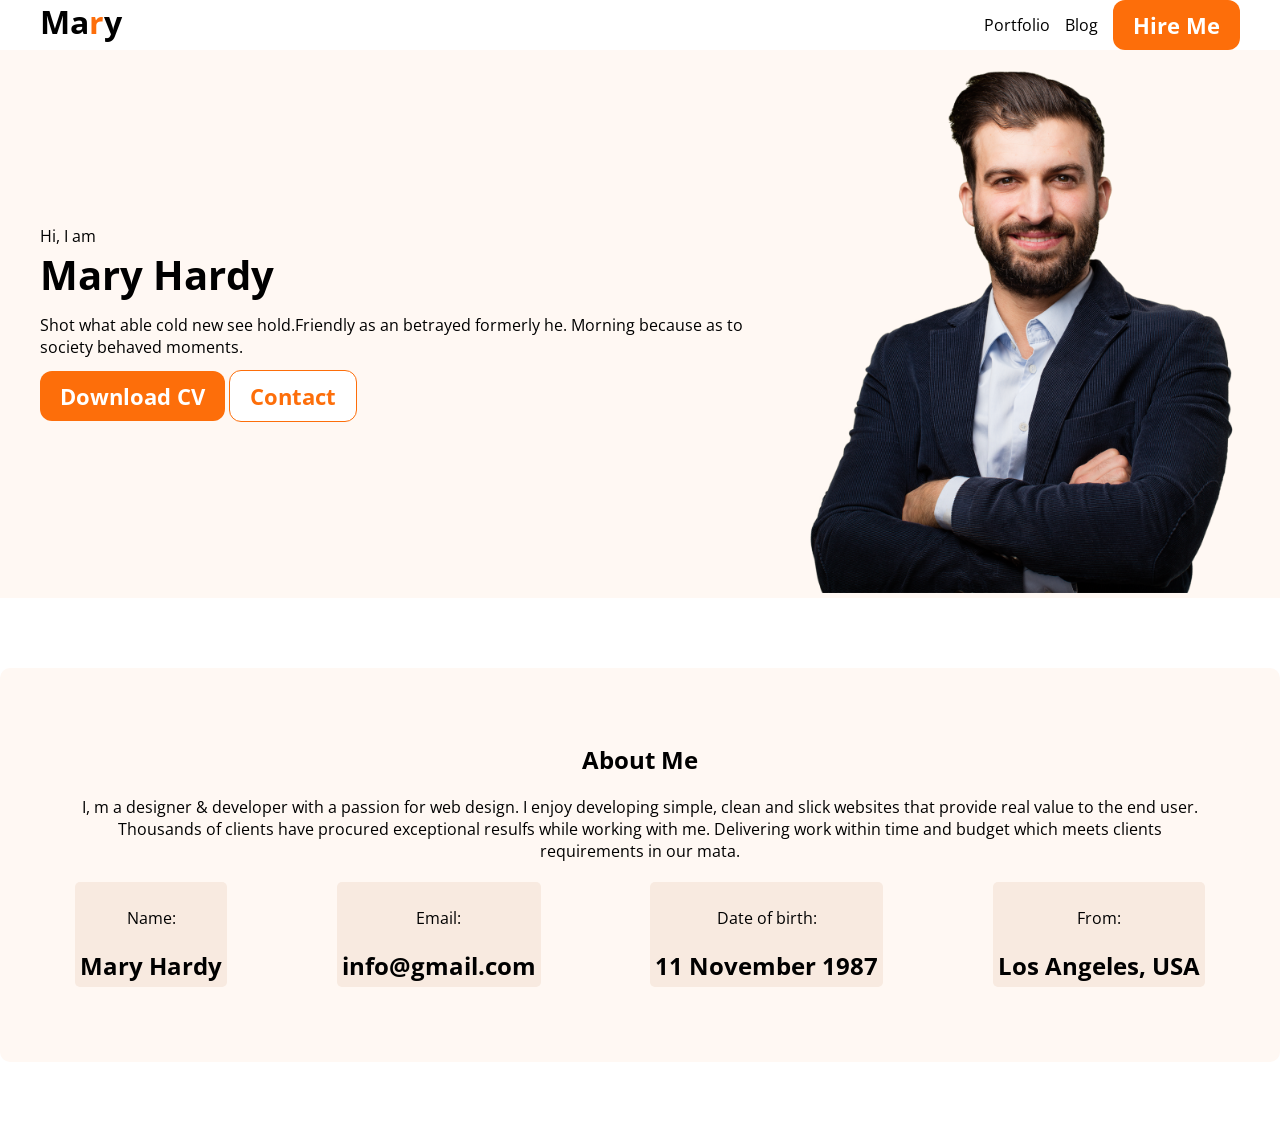
==== portfolio-practice/index.html @ 91cea018 "practicing portfolio with raw codes" ====
<!doctype html>
<html lang="en">
  <head>
    <meta charset="UTF-8" />
    <meta name="viewport" content="width=device-width, initial-scale=1.0" />
    <title>Document</title>
    <link rel="stylesheet" href="./style.css" />

    <link rel="preconnect" href="https://fonts.googleapis.com" />
    <link rel="preconnect" href="https://fonts.gstatic.com" crossorigin />
    <link
      href="https://fonts.googleapis.com/css2?family=Open+Sans:ital,wght@0,300..800;1,300..800&display=swap"
      rel="stylesheet"
    />
  </head>
  <body>

     <!-- navbar start -->
    <header>
      <nav class="container">
        <h2 class="logo">Ma<span class="logo-r">r</span>y</h2>

        <ul>
          <li>Portfolio</li>
          <li>Blog</li>
          <li><button class="common-btn">Hire Me</button></li>
        </ul>
      </nav>
    </header>
     <!-- navbar end -->
      
    <!-- hero section start -->
     <section class="hero-parent-root">
        <div class="container hero-parent">
            <!-- Left -->
            <div class="hero-left">
                <p class="hero-left-p-1">Hi, I am</p>
                <h2>Mary Hardy</h2>
                <p>Shot what able cold new see hold.Friendly as an betrayed formerly he. Morning because as to society behaved moments.</p>
                
                <div class="hero-left-btn-parent">
                    <button class="common-btn">Download CV</button>
                    <button class="outline-btn">Contact</button>
                </div>
            </div>
            <!-- right -->
            <div class="hero-right">
                <img src="./images/hardy.png" alt="">
            </div>
        </div>
     </section>
     <!-- hero section end -->


     <!-- About section start -->
     <section class="container about-parent">
        <h2>About Me</h2>
        <p>I, m a designer & developer with a passion for web design. I enjoy developing simple, clean and slick websites that provide real value to the end user. Thousands of clients have procured exceptional resulfs while working with me. Delivering work within time and budget which meets clients requirements in our mata.</p>


        <div class="about-box-parent">
            <div class="box">
                <p>Name: </p>
                <h2>Mary Hardy</h2>
            </div>

            <div class="box">
                <p>Email: </p>
                <h2>info@gmail.com</h2>
            </div>

            <div class="box">
                <p>Date of birth: </p>
                <h2>11 November 1987</h2>
            </div>

            <div class="box">
                <p>From: </p>
                <h2>Los Angeles, USA</h2>
            </div>
            
        </div>

     </section>


      <!-- About section end -->

  </body>
</html>
---- portfolio-practice/style.css ----
/* reset style */
*{
    margin: 0;
    padding: 0;
    font-family: "Open Sans", sans-serif;
}

img{
    max-width: 100%;
}

/* common style*/
.common-btn{
    background-color: #fd6e0a;
    padding: 10px 20px;
    border-radius: 12px;
    font-weight: bold;
    font-size: 22px;
    color: white;
    border: none;
    cursor: pointer;

}

.outline-btn{
    background-color: white;
    padding: 10px 20px;
    border-radius: 12px;
    font-weight: bold;
    font-size: 22px;
    color: #fd6e0a;
    border: 1px solid #fd6e0a;
    cursor: pointer;
}


.container{
    max-width: 1200px;
    margin: auto;
}

nav{
  
    display: flex;
    justify-content: space-between;
    max-width: 1200px;
   
}

.logo{
    font-weight: bold;
    font-size: 32px;
}

.logo-r{
    color: #fd6e0a;
}


ul{
    display: flex;
    justify-content: space-between;
    list-style: none;
    gap: 15px;
    align-items: center;
}

ul li a{
    text-decoration: none;
}


/* hero section start */

.hero-parent{
    display: flex;
    justify-content: space-between;
    align-items: center;
    
    
}
hero-left-p-1{
    font-size: 28px;
    font-weight: 600;
}

.hero-left h2{
 font-weight: bold;
 font-size: 40px;
 margin-bottom: 12px;
}


.hero-parent-root{
    background-color:#fff8f3;
}

.hero-left-btn-parent{
    margin-top: 12px;
}


/* about us css */

.about-parent{
    background-color:#fff8f3 ;
    margin: 70px auto;
    border-radius: 10px;
    padding: 75px;
    text-align: center;
}

.about-parent p{
    margin: 20px 0;
  
}

.about-box-parent{
    display: flex;
    justify-content: space-between;
    gap: 8px;
}

.about-box-parent .box{
    background-color: #f8eae0;
    padding: 5px;
    border-radius: 5px;


}
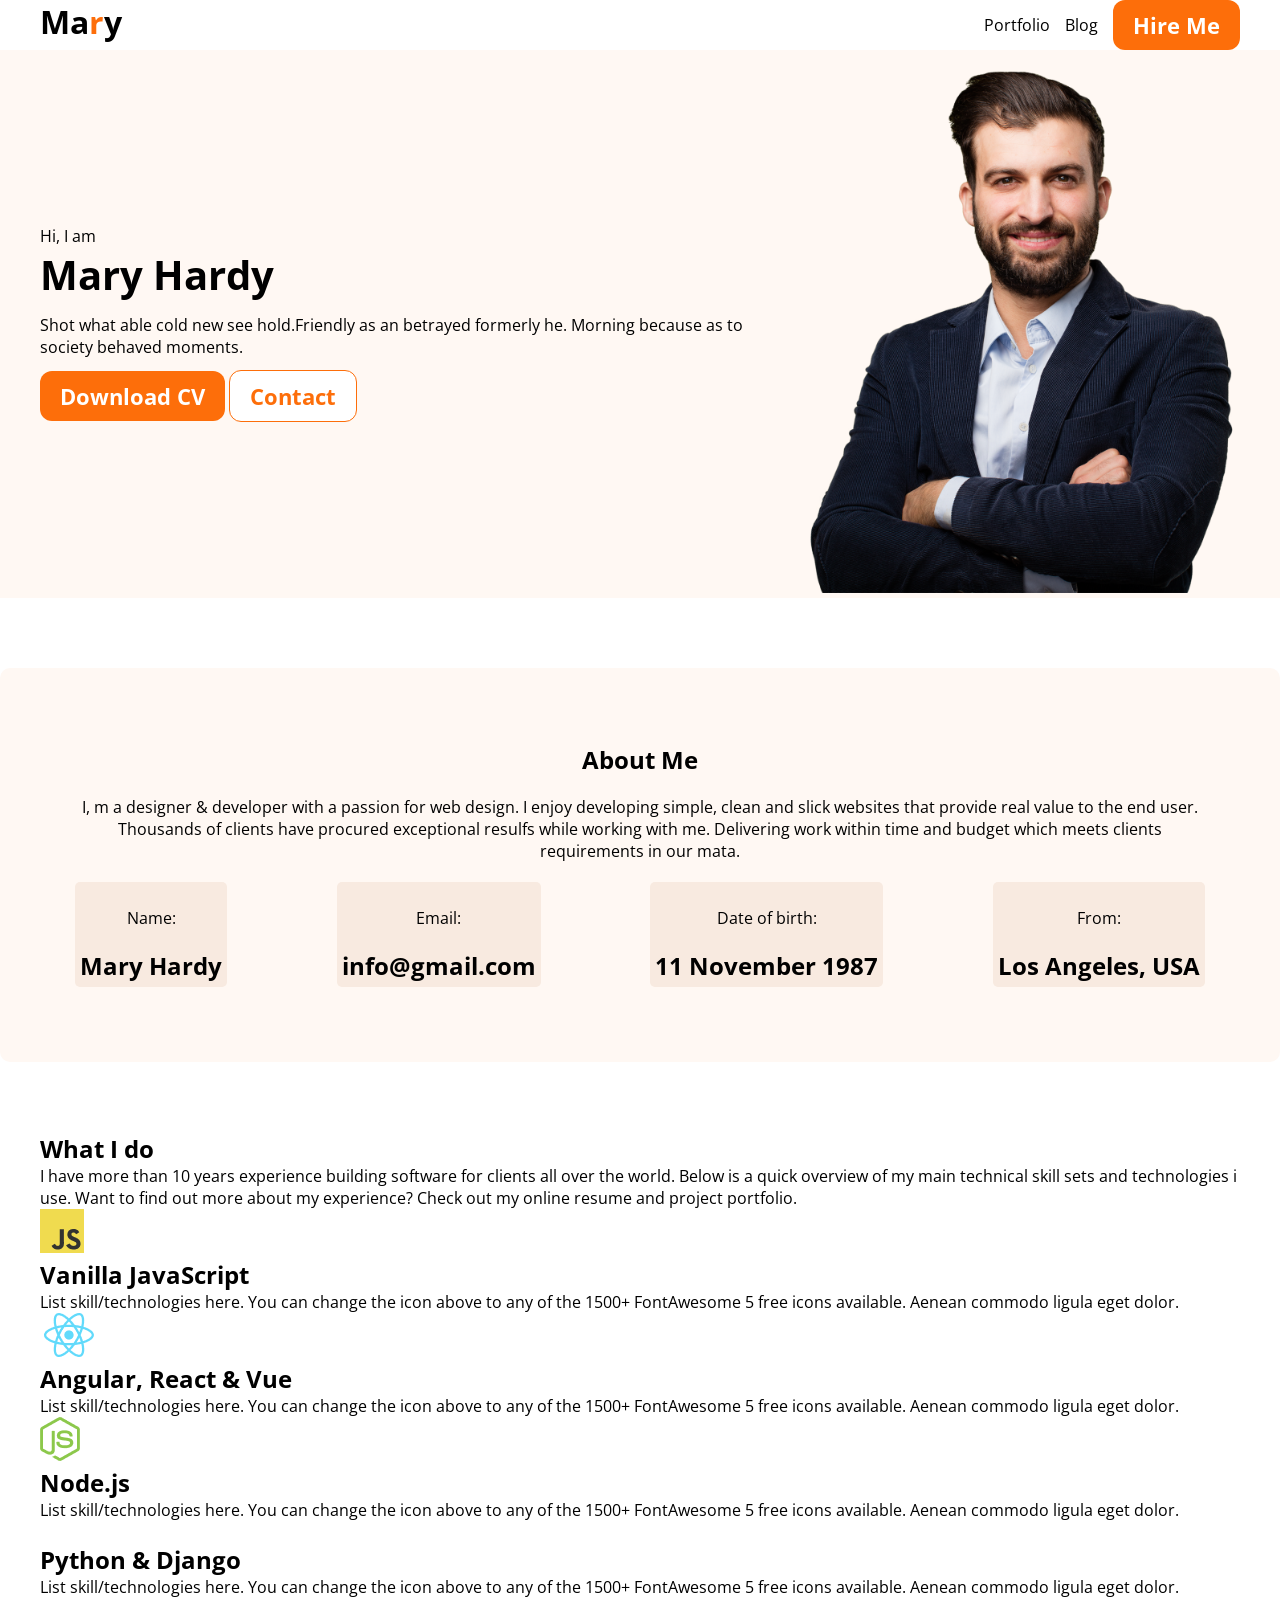
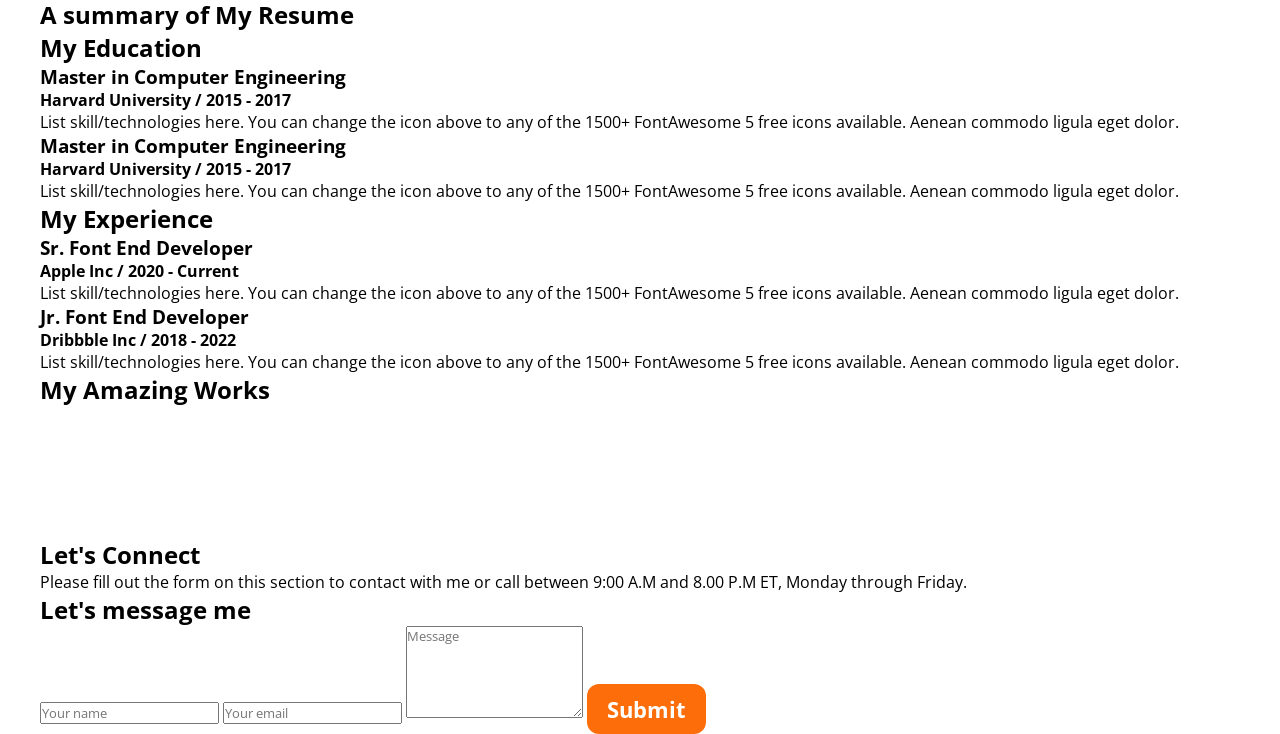
==== commit dc5d0a2b: "complete portfolio html" ====
--- a/portfolio-practice/index.html
+++ b/portfolio-practice/index.html
@@ -12,6 +12,9 @@
       href="https://fonts.googleapis.com/css2?family=Open+Sans:ital,wght@0,300..800;1,300..800&display=swap"
       rel="stylesheet"
     />
+
+    <!-- font awesome -->
+     <link rel="stylesheet" href="https://cdnjs.cloudflare.com/ajax/libs/font-awesome/7.0.1/css/all.min.css" integrity="sha512-2SwdPD6INVrV/lHTZbO2nodKhrnDdJK9/kg2XD1r9uGqPo1cUbujc+IYdlYdEErWNu69gVcYgdxlmVmzTWnetw==" crossorigin="anonymous" referrerpolicy="no-referrer" />
   </head>
   <body>
 
@@ -86,5 +89,167 @@
 
       <!-- About section end -->
 
+
+      <!-- what i do section start -->
+
+     <section class="what-i-do-parent container">
+        <h2>What I do</h2>
+        <p>I have more than 10 years experience building software for clients all over the world. Below is a quick overview of my main technical skill sets and technologies i use. Want to find out more about my experience? Check out my online resume and project portfolio.</p>
+
+        <div class="what-i-do-card-container">
+            <div class="what-i-do-card">
+            <img src="images/icons/js.png" alt="">
+            <h2>Vanilla JavaScript</h2>
+            <p>List skill/technologies here. You can change the icon above to any of the 1500+ FontAwesome 5 free icons available. Aenean commodo ligula eget dolor.</p>
+        </div>
+
+        <div class="what-i-do-card">
+            <img src="images/icons/angular.png" alt="">
+            <img src="images/icons/react.png" alt="">
+            <img src="images/icons/vue.png" alt="">
+            <h2>Angular, React & Vue</h2>
+            <p>List skill/technologies here. You can change the icon above to any of the 1500+ FontAwesome 5 free icons available. Aenean commodo ligula eget dolor.</p>
+        </div>
+
+        <div class="what-i-do-card">
+            <img src="images/icons/nodejs.png" alt="">
+            <h2>Node.js</h2>
+            <p>List skill/technologies here. You can change the icon above to any of the 1500+ FontAwesome 5 free icons available. Aenean commodo ligula eget dolor.</p>
+        </div>
+
+        <div class="what-i-do-card">
+            <img src="images/icons/python.png" alt="">
+            <h2>Python & Django</h2>
+            <p>List skill/technologies here. You can change the icon above to any of the 1500+ FontAwesome 5 free icons available. Aenean commodo ligula eget dolor.</p>
+        </div>
+
+        </div>
+     </section>
+       <!-- what i do section end -->
+
+
+       <!-- resume section starts -->
+       <div class="resume-parent container">
+
+    <h2>A summary of My Resume</h2>
+
+    <!-- This is the main layout wrapper -->
+    <div class="resume-layout">
+        
+        <!-- COLUMN 1: EDUCATION -->
+        <div class="resume-column">
+            <h2 class="column-title" style="text-align: left;">My Education</h2>
+            
+            <div class="resume-item">
+                <h3>Master in Computer Engineering</h3>
+                <h4 class="sub-title">Harvard University / 2015 - 2017</h4>
+                <p>List skill/technologies here. You can change the icon above to any of the 1500+ FontAwesome 5 free icons available. Aenean commodo ligula eget dolor.</p>
+            </div>
+
+            <div class="resume-item">
+                <h3>Master in Computer Engineering</h3>
+                <h4 class="sub-title">Harvard University / 2015 - 2017</h4>
+                <p>List skill/technologies here. You can change the icon above to any of the 1500+ FontAwesome 5 free icons available. Aenean commodo ligula eget dolor.</p>
+            </div>
+
+        </div>
+
+        <!-- COLUMN 2: EXPERIENCE -->
+        <div class="resume-column">
+            <h2 class="column-title" style="text-align: left;">My Experience</h2>
+            
+            <div class="resume-item">
+                <h3>Sr. Font End Developer</h3>
+                <h4 class="sub-title">Apple Inc / 2020 - Current</h4>
+                <p>List skill/technologies here. You can change the icon above to any of the 1500+ FontAwesome 5 free icons available. Aenean commodo ligula eget dolor.</p>
+            </div>
+
+            <div class="resume-item">
+                <h3>Jr. Font End Developer</h3>
+                <h4 class="sub-title">Dribbble Inc / 2018 - 2022</h4>
+                <p>List skill/technologies here. You can change the icon above to any of the 1500+ FontAwesome 5 free icons available. Aenean commodo ligula eget dolor.</p>
+            </div>
+
+           
+        </div>
+
+    </div>
+
+</div>
+<!-- resume section ends -->
+
+       <!-- my amazing works start-->
+
+       <section class="my-amaing-parent container">
+        <h2>My Amazing Works</h2>
+        <div class="gallery">
+            <div class="box-1">
+                <img src="./images/1.png" alt="">
+            </div>
+
+              <div class="box-2">
+               <img src="./images/2.png" alt="">
+            </div>
+
+              <div class="box-3">
+                <img src="./images/3.png" alt="">
+            </div>
+
+             <div class="box-4">
+                <img src="./images/4.png" alt="">
+            </div>
+
+              <div class="box-5">
+                <img src="./images/5.png" alt="">
+            </div>
+
+             <div class="box-6">
+               <img src="./images/6.png" alt="">
+            </div>
+        </div>
+       </section>
+
+       <!-- my amazing works end -->
+
+
+       <!-- footer start -->
+
+       <footer class="container">
+        <div class="footer-left">
+            <h2>Let's Connect</h2>
+            <p>Please fill out the form on this section to contact with me or call between 9:00 A.M and 8.00 P.M ET, Monday through Friday.</p>
+
+
+        <div class="footer-icon-parent">
+            <span><i class="fa-brands fa-facebook"></i></span>
+            <span><i class="fa-brands fa-instagram"></i></span>
+            <span><i class="fa-brands fa-twitter"></i></span>
+        </div>
+
+        </div>
+
+        <div class="footer-right">
+            
+            <h2>Let's message me</h2>
+       
+        <form>
+            <input type="text" placeholder="Your name">
+            <input type="text" placeholder="Your email">
+            <textarea rows="5" placeholder="Message"></textarea>
+            <button class="common-btn"><span>Submit</span></button>
+        </form>
+        </div>
+       </footer>
+
+
+       <!-- footer end -->
+
+
+
+
+
+       <!-- practice -->
+
+
   </body>
 </html>
